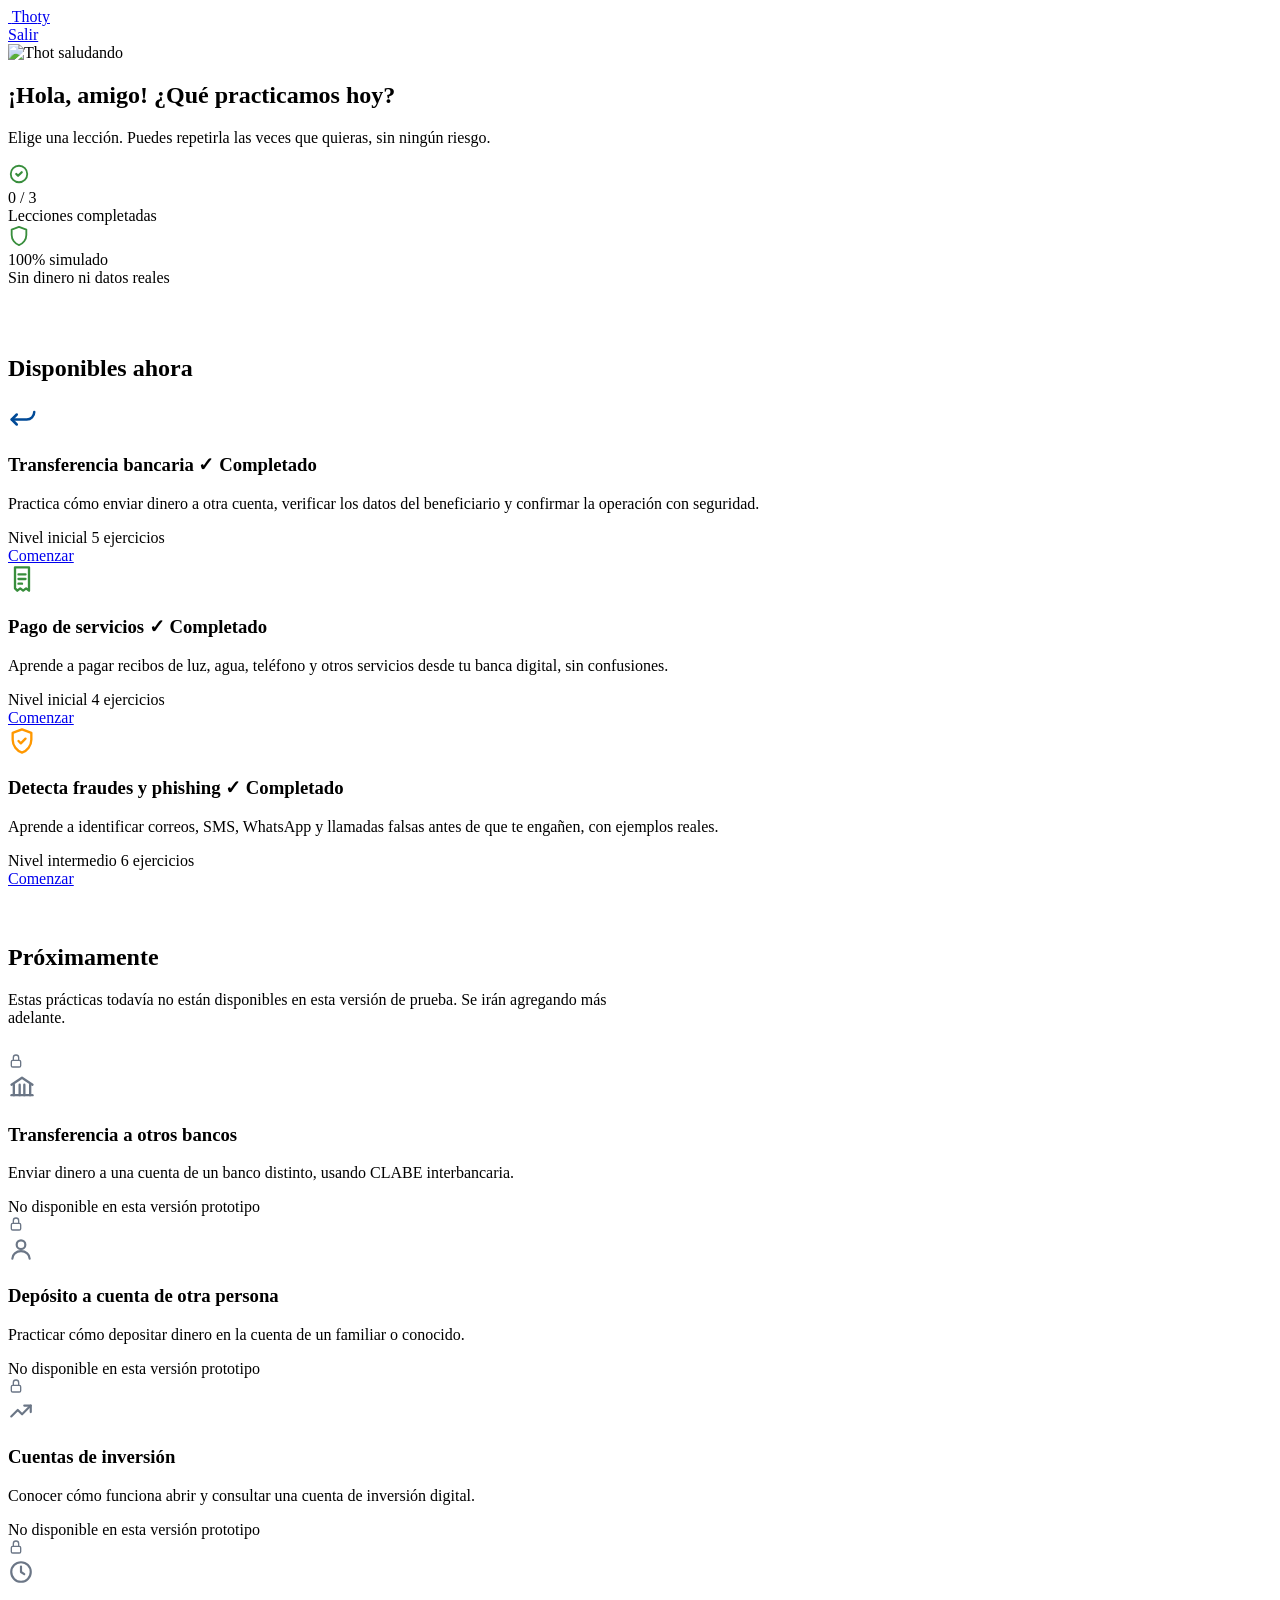
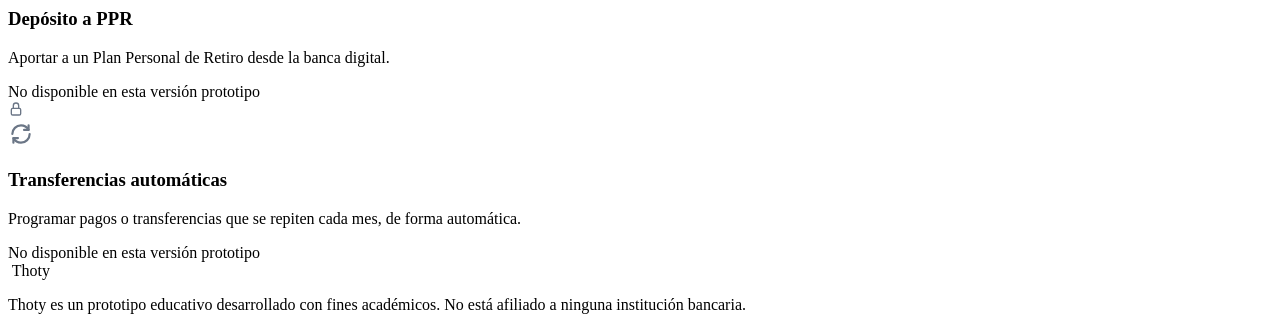
==== dashboard.html @ 2e7b8877 "Add files via upload" ====
<!DOCTYPE html>
<html lang="es-MX">
<head>
<meta charset="UTF-8">
<meta name="viewport" content="width=device-width, initial-scale=1.0">
<title>Thoty — Elige tu práctica</title>
<meta name="description" content="Elige la práctica de banca digital con la que quieres empezar hoy.">
<link rel="preconnect" href="https://fonts.googleapis.com">
<link href="https://fonts.googleapis.com/css2?family=Nunito:wght@400;600;700;800;900&display=swap" rel="stylesheet">
<link rel="stylesheet" href="assets/css/styles.css">
</head>
<body>

<!-- ============ HEADER ============ -->
<header class="header">
  <div class="header__inner">
    <a href="index.html" class="marca">
      <img src="assets/img/thot-feliz.png" alt="" class="marca__icono">
      <span class="marca__nombre">Tho<span>ty</span></span>
    </a>
    <div class="header__acciones">
      <a href="index.html" class="btn btn-secundario">Salir</a>
    </div>
  </div>
</header>

<!-- ============ SALUDO + RESUMEN ============ -->
<section class="saludo">
  <div class="contenedor">
    <div class="saludo__inner">
      <img src="assets/img/thot-saludando.png" alt="Thot saludando" class="saludo__figura">
      <div>
        <h1 class="saludo__titulo">¡Hola, <span id="saludoNombre">amigo</span>! ¿Qué practicamos hoy?</h1>
        <p class="saludo__texto">Elige una lección. Puedes repetirla las veces que quieras, sin ningún riesgo.</p>
      </div>
    </div>

    <div class="resumen">
      <div class="resumen__tarjeta">
        <span class="resumen__icono">
          <svg width="22" height="22" viewBox="0 0 24 24" fill="none"><path d="M9 12L11 14L15 10" stroke="#388e3c" stroke-width="2.4" stroke-linecap="round" stroke-linejoin="round"/><circle cx="12" cy="12" r="9" stroke="#388e3c" stroke-width="2"/></svg>
        </span>
        <div>
          <div class="resumen__valor" id="resumenCompletados">0 / 3</div>
          <div class="resumen__etiqueta">Lecciones completadas</div>
        </div>
      </div>

      <div class="resumen__tarjeta">
        <span class="resumen__icono">
          <svg width="22" height="22" viewBox="0 0 24 24" fill="none"><path d="M12 2L4 5V11C4 16 7.5 20.5 12 22C16.5 20.5 20 16 20 11V5L12 2Z" stroke="#388e3c" stroke-width="2" stroke-linejoin="round"/></svg>
        </span>
        <div>
          <div class="resumen__valor">100% simulado</div>
          <div class="resumen__etiqueta">Sin dinero ni datos reales</div>
        </div>
      </div>
    </div>
  </div>
</section>

<!-- ============ MODULOS DISPONIBLES ============ -->
<section class="seccion" style="padding-top:48px;">
  <div class="contenedor">
    <h2 class="seccion__subtitulo-mini">Disponibles ahora</h2>

    <div class="grid-modulos" style="margin-bottom:56px;">

      <article class="tarjeta-modulo tarjeta-modulo--transferencias tarjeta-modulo--activa" id="tarjetaTransferencia">
        <div class="tarjeta-modulo__icono"><svg width="30" height="30" viewBox="0 0 24 24" fill="none"><path d="M7 10L3 14L7 18" stroke="#004a97" stroke-width="2" stroke-linecap="round" stroke-linejoin="round"/><path d="M3 14H15A6 6 0 0 0 21 8" stroke="#004a97" stroke-width="2" stroke-linecap="round" stroke-linejoin="round"/></svg></div>
        <h3>Transferencia bancaria <span class="badge-completado oculto" id="badgeTransferencia">✓ Completado</span></h3>
        <p>Practica cómo enviar dinero a otra cuenta, verificar los datos del beneficiario y confirmar la operación con seguridad.</p>
        <div class="tarjeta-modulo__meta">
          <span class="tarjeta-modulo__nivel">Nivel inicial</span>
          <span class="tarjeta-modulo__ejercicios">5 ejercicios</span>
        </div>
        <a href="modulos/transferencia.html" class="btn btn-primario btn-bloque tarjeta-modulo__cta">Comenzar</a>
      </article>

      <article class="tarjeta-modulo tarjeta-modulo--pagos tarjeta-modulo--activa" id="tarjetaPago">
        <div class="tarjeta-modulo__icono"><svg width="28" height="28" viewBox="0 0 24 24" fill="none"><path d="M6 2H18V22L15.5 20L13 22L10.5 20L8 22L6 20V2Z" stroke="#388e3c" stroke-width="2" stroke-linejoin="round"/><path d="M9 8H15M9 12H15M9 16H12" stroke="#388e3c" stroke-width="2" stroke-linecap="round"/></svg></div>
        <h3>Pago de servicios <span class="badge-completado oculto" id="badgePago">✓ Completado</span></h3>
        <p>Aprende a pagar recibos de luz, agua, teléfono y otros servicios desde tu banca digital, sin confusiones.</p>
        <div class="tarjeta-modulo__meta">
          <span class="tarjeta-modulo__nivel">Nivel inicial</span>
          <span class="tarjeta-modulo__ejercicios">4 ejercicios</span>
        </div>
        <a href="modulos/pago-servicios.html" class="btn btn-primario btn-bloque tarjeta-modulo__cta">Comenzar</a>
      </article>

      <article class="tarjeta-modulo tarjeta-modulo--fraude tarjeta-modulo--activa" id="tarjetaPhishing">
        <div class="tarjeta-modulo__icono"><svg width="28" height="28" viewBox="0 0 24 24" fill="none"><path d="M12 2L4 5V11C4 16 7.5 20.5 12 22C16.5 20.5 20 16 20 11V5L12 2Z" stroke="#ff9800" stroke-width="2" stroke-linejoin="round"/><path d="M9 12L11 14L15 10" stroke="#ff9800" stroke-width="2" stroke-linecap="round" stroke-linejoin="round"/></svg></div>
        <h3>Detecta fraudes y phishing <span class="badge-completado oculto" id="badgePhishing">✓ Completado</span></h3>
        <p>Aprende a identificar correos, SMS, WhatsApp y llamadas falsas antes de que te engañen, con ejemplos reales.</p>
        <div class="tarjeta-modulo__meta">
          <span class="tarjeta-modulo__nivel">Nivel intermedio</span>
          <span class="tarjeta-modulo__ejercicios">6 ejercicios</span>
        </div>
        <a href="modulos/phishing.html" class="btn btn-primario btn-bloque tarjeta-modulo__cta">Comenzar</a>
      </article>

    </div>

    <h2 class="seccion__subtitulo-mini">Próximamente</h2>
    <p class="seccion__texto" style="margin-bottom:26px; max-width:640px;">
      Estas prácticas todavía no están disponibles en esta versión de prueba. Se irán agregando más adelante.
    </p>

    <div class="grid-modulos">

      <article class="tarjeta-modulo tarjeta-modulo--bloqueada" aria-disabled="true">
        <div class="candado-flotante">
          <svg width="16" height="16" viewBox="0 0 24 24" fill="none"><rect x="5" y="11" width="14" height="10" rx="2" stroke="#6b7686" stroke-width="2"/><path d="M8 11V7a4 4 0 0 1 8 0v4" stroke="#6b7686" stroke-width="2" stroke-linecap="round"/></svg>
        </div>
        <div class="tarjeta-modulo__icono"><svg width="28" height="28" viewBox="0 0 24 24" fill="none"><path d="M3 10L12 4L21 10" stroke="#6b7686" stroke-width="2" stroke-linecap="round" stroke-linejoin="round"/><path d="M5 10V19M10 10V19M14 10V19M19 10V19" stroke="#6b7686" stroke-width="2" stroke-linecap="round"/><path d="M3 19H21" stroke="#6b7686" stroke-width="2" stroke-linecap="round"/></svg></div>
        <h3>Transferencia a otros bancos</h3>
        <p>Enviar dinero a una cuenta de un banco distinto, usando CLABE interbancaria.</p>
        <span class="etiqueta-bloqueado">No disponible en esta versión prototipo</span>
      </article>

      <article class="tarjeta-modulo tarjeta-modulo--bloqueada" aria-disabled="true">
        <div class="candado-flotante">
          <svg width="16" height="16" viewBox="0 0 24 24" fill="none"><rect x="5" y="11" width="14" height="10" rx="2" stroke="#6b7686" stroke-width="2"/><path d="M8 11V7a4 4 0 0 1 8 0v4" stroke="#6b7686" stroke-width="2" stroke-linecap="round"/></svg>
        </div>
        <div class="tarjeta-modulo__icono"><svg width="26" height="26" viewBox="0 0 24 24" fill="none"><circle cx="12" cy="8" r="4" stroke="#6b7686" stroke-width="2"/><path d="M4 21C4 17 7.5 14 12 14C16.5 14 20 17 20 21" stroke="#6b7686" stroke-width="2" stroke-linecap="round"/></svg></div>
        <h3>Depósito a cuenta de otra persona</h3>
        <p>Practicar cómo depositar dinero en la cuenta de un familiar o conocido.</p>
        <span class="etiqueta-bloqueado">No disponible en esta versión prototipo</span>
      </article>

      <article class="tarjeta-modulo tarjeta-modulo--bloqueada" aria-disabled="true">
        <div class="candado-flotante">
          <svg width="16" height="16" viewBox="0 0 24 24" fill="none"><rect x="5" y="11" width="14" height="10" rx="2" stroke="#6b7686" stroke-width="2"/><path d="M8 11V7a4 4 0 0 1 8 0v4" stroke="#6b7686" stroke-width="2" stroke-linecap="round"/></svg>
        </div>
        <div class="tarjeta-modulo__icono"><svg width="26" height="26" viewBox="0 0 24 24" fill="none"><path d="M3 17L9 11L13 15L21 7" stroke="#6b7686" stroke-width="2" stroke-linecap="round" stroke-linejoin="round"/><path d="M15 7H21V13" stroke="#6b7686" stroke-width="2" stroke-linecap="round" stroke-linejoin="round"/></svg></div>
        <h3>Cuentas de inversión</h3>
        <p>Conocer cómo funciona abrir y consultar una cuenta de inversión digital.</p>
        <span class="etiqueta-bloqueado">No disponible en esta versión prototipo</span>
      </article>

      <article class="tarjeta-modulo tarjeta-modulo--bloqueada" aria-disabled="true">
        <div class="candado-flotante">
          <svg width="16" height="16" viewBox="0 0 24 24" fill="none"><rect x="5" y="11" width="14" height="10" rx="2" stroke="#6b7686" stroke-width="2"/><path d="M8 11V7a4 4 0 0 1 8 0v4" stroke="#6b7686" stroke-width="2" stroke-linecap="round"/></svg>
        </div>
        <div class="tarjeta-modulo__icono"><svg width="26" height="26" viewBox="0 0 24 24" fill="none"><circle cx="12" cy="12" r="9" stroke="#6b7686" stroke-width="2"/><path d="M12 7V12L15 14" stroke="#6b7686" stroke-width="2" stroke-linecap="round" stroke-linejoin="round"/></svg></div>
        <h3>Depósito a PPR</h3>
        <p>Aportar a un Plan Personal de Retiro desde la banca digital.</p>
        <span class="etiqueta-bloqueado">No disponible en esta versión prototipo</span>
      </article>

      <article class="tarjeta-modulo tarjeta-modulo--bloqueada" aria-disabled="true">
        <div class="candado-flotante">
          <svg width="16" height="16" viewBox="0 0 24 24" fill="none"><rect x="5" y="11" width="14" height="10" rx="2" stroke="#6b7686" stroke-width="2"/><path d="M8 11V7a4 4 0 0 1 8 0v4" stroke="#6b7686" stroke-width="2" stroke-linecap="round"/></svg>
        </div>
        <div class="tarjeta-modulo__icono"><svg width="26" height="26" viewBox="0 0 24 24" fill="none"><path d="M4 12C4 7.6 7.6 4 12 4C15 4 17.6 5.7 19 8.2M20 12C20 16.4 16.4 20 12 20C9 20 6.4 18.3 5 15.8" stroke="#6b7686" stroke-width="2" stroke-linecap="round"/><path d="M19 4V8.2H14.8M5 20V15.8H9.2" stroke="#6b7686" stroke-width="2" stroke-linecap="round" stroke-linejoin="round"/></svg></div>
        <h3>Transferencias automáticas</h3>
        <p>Programar pagos o transferencias que se repiten cada mes, de forma automática.</p>
        <span class="etiqueta-bloqueado">No disponible en esta versión prototipo</span>
      </article>

    </div>
  </div>
</section>

<!-- ============ FOOTER ============ -->
<footer class="footer">
  <div class="contenedor">
    <div class="footer__inner" style="border-bottom:none; padding-bottom:0;">
      <div class="marca">
        <img src="assets/img/thot-feliz.png" alt="" class="marca__icono">
        <span class="marca__nombre">Thoty</span>
      </div>
    </div>
    <p class="footer__legal">Thoty es un prototipo educativo desarrollado con fines académicos. No está afiliado a ninguna institución bancaria.</p>
  </div>
</footer>

<script>
  const nombre = sessionStorage.getItem("thoty_nombre");
  if (nombre) document.getElementById("saludoNombre").textContent = nombre;

  const transferenciaOk = sessionStorage.getItem("thoty_completado_transferencia") === "true";
  const pagoOk = sessionStorage.getItem("thoty_completado_pago") === "true";
  const phishingOk = sessionStorage.getItem("thoty_completado_phishing") === "true";

  if (transferenciaOk) {
    document.getElementById("badgeTransferencia").classList.remove("oculto");
    document.getElementById("tarjetaTransferencia").querySelector(".tarjeta-modulo__cta").textContent = "Practicar de nuevo";
  }
  if (pagoOk) {
    document.getElementById("badgePago").classList.remove("oculto");
    document.getElementById("tarjetaPago").querySelector(".tarjeta-modulo__cta").textContent = "Practicar de nuevo";
  }
  if (phishingOk) {
    document.getElementById("badgePhishing").classList.remove("oculto");
    document.getElementById("tarjetaPhishing").querySelector(".tarjeta-modulo__cta").textContent = "Practicar de nuevo";
  }

  const total = [transferenciaOk, pagoOk, phishingOk].filter(Boolean).length;
  document.getElementById("resumenCompletados").textContent = `${total} / 3`;
</script>
</body>
</html>
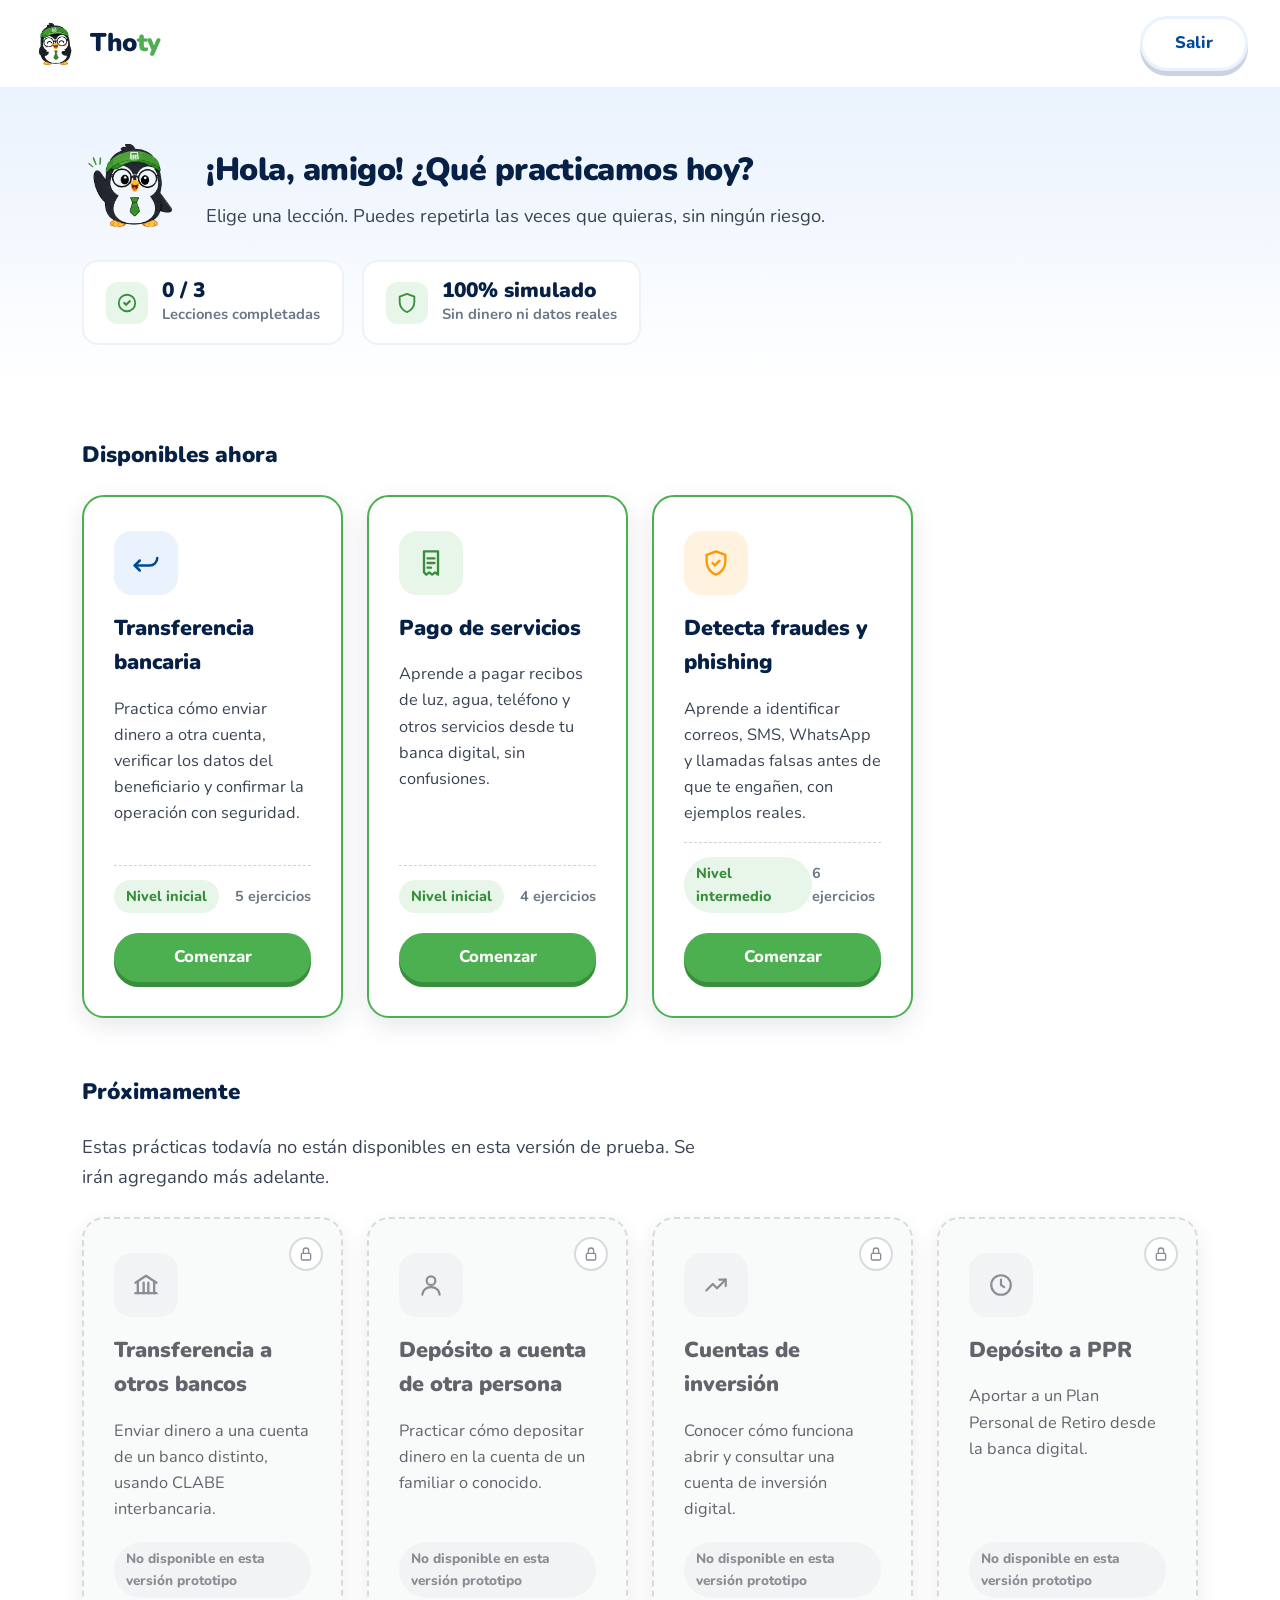
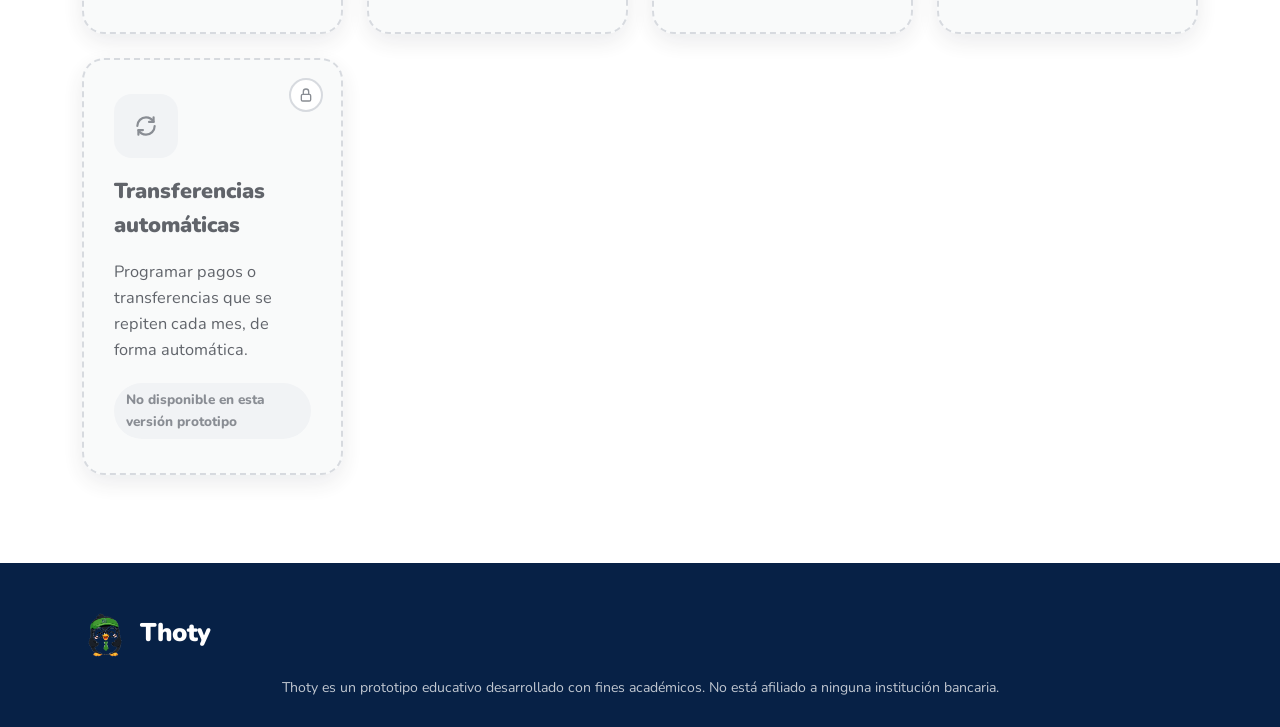
==== commit 05649002: "Agrega encuesta post-modulo con estrellas y backend para guardar respuestas en CSV" ====
--- a/dashboard.html
+++ b/dashboard.html
@@ -8,6 +8,7 @@
 <link rel="preconnect" href="https://fonts.googleapis.com">
 <link href="https://fonts.googleapis.com/css2?family=Nunito:wght@400;600;700;800;900&display=swap" rel="stylesheet">
 <link rel="stylesheet" href="assets/css/styles.css">
+<link rel="stylesheet" href="assets/css/banca.css">
 </head>
 <body>
 
@@ -159,6 +160,10 @@
       </article>
 
     </div>
+
+    <div class="oculto" id="bloqueDescargaEncuestas" style="text-align:center; margin-top:36px;">
+      <button type="button" class="btn-enlace" id="btnDescargarEncuestasDashboard">⬇ Descargar mis respuestas de la encuesta (<span id="contadorEncuestas">0</span>)</button>
+    </div>
   </div>
 </section>
 
@@ -175,6 +180,7 @@
   </div>
 </footer>
 
+<script src="assets/js/encuesta.js"></script>
 <script>
   const nombre = sessionStorage.getItem("thoty_nombre");
   if (nombre) document.getElementById("saludoNombre").textContent = nombre;
@@ -198,6 +204,13 @@
 
   const total = [transferenciaOk, pagoOk, phishingOk].filter(Boolean).length;
   document.getElementById("resumenCompletados").textContent = `${total} / 3`;
+
+  const totalEncuestas = contarEncuestas();
+  if (totalEncuestas > 0) {
+    document.getElementById("contadorEncuestas").textContent = totalEncuestas;
+    document.getElementById("bloqueDescargaEncuestas").classList.remove("oculto");
+  }
+  document.getElementById("btnDescargarEncuestasDashboard").addEventListener("click", descargarEncuestas);
 </script>
 </body>
 </html>
--- a/assets/css/styles.css
+++ b/assets/css/styles.css
@@ -0,0 +1,1082 @@
+/* =========================================================
+   THOTY — Simulador de banca digital para personas adultas mayores
+   Landing page styles
+   Paleta: Azul BBVA + Verde Thot (estilo Duolingo)
+   ========================================================= */
+
+:root {
+  /* Azules BBVA */
+  --azul-marino: #072146;
+  --azul-bbva: #004a97;
+  --azul-brillante: #1973e8;
+  --azul-claro: #eaf2fd;
+
+  /* Verde Thot (de la mascota) */
+  --verde-thot: #4caf50;
+  --verde-thot-oscuro: #388e3c;
+  --verde-thot-claro: #e8f5e9;
+
+  /* Acentos */
+  --amarillo-alerta: #ffc107;
+  --rojo-alerta: #e53935;
+  --naranja-cta: #ff9800;
+
+  /* Neutros */
+  --blanco: #ffffff;
+  --gris-50: #f7f9fc;
+  --gris-100: #eef1f6;
+  --gris-300: #cbd3e0;
+  --gris-500: #6b7686;
+  --gris-700: #3a4354;
+  --texto: #1c2333;
+
+  /* Tipografía y espaciado — pensado para adultos mayores */
+  --fuente: "Nunito", "Segoe UI", Roboto, Arial, sans-serif;
+  --fs-base: 19px;
+  --radio: 18px;
+  --sombra: 0 8px 24px rgba(7, 33, 70, 0.10);
+  --sombra-fuerte: 0 14px 34px rgba(7, 33, 70, 0.18);
+}
+
+* {
+  box-sizing: border-box;
+  margin: 0;
+  padding: 0;
+}
+
+.oculto {
+  display: none !important;
+}
+
+.badge-completado {
+  display: inline-flex;
+  align-items: center;
+  gap: 4px;
+  background: var(--verde-thot-claro);
+  color: var(--verde-thot-oscuro);
+  font-size: 0.8rem;
+  font-weight: 800;
+  padding: 3px 10px;
+  border-radius: 100px;
+  vertical-align: middle;
+  margin-left: 6px;
+}
+
+html {
+  scroll-behavior: smooth;
+}
+
+body {
+  font-family: var(--fuente);
+  font-size: var(--fs-base);
+  line-height: 1.6;
+  color: var(--texto);
+  background: var(--blanco);
+  -webkit-font-smoothing: antialiased;
+}
+
+img {
+  max-width: 100%;
+  display: block;
+}
+
+a {
+  text-decoration: none;
+  color: inherit;
+}
+
+ul {
+  list-style: none;
+}
+
+.contenedor {
+  width: 100%;
+  max-width: 1180px;
+  margin: 0 auto;
+  padding: 0 32px;
+}
+
+.visually-hidden {
+  position: absolute;
+  width: 1px;
+  height: 1px;
+  overflow: hidden;
+  clip: rect(0 0 0 0);
+  white-space: nowrap;
+}
+
+/* =========================================================
+   BOTONES
+   ========================================================= */
+
+.btn {
+  display: inline-flex;
+  align-items: center;
+  justify-content: center;
+  gap: 10px;
+  font-family: var(--fuente);
+  font-weight: 800;
+  font-size: 1.05rem;
+  padding: 16px 32px;
+  border-radius: 100px;
+  border: none;
+  cursor: pointer;
+  transition: transform 0.15s ease, box-shadow 0.15s ease, background 0.15s ease;
+  line-height: 1;
+}
+
+.btn:active {
+  transform: translateY(1px);
+}
+
+.btn-primario {
+  background: var(--verde-thot);
+  color: var(--blanco);
+  box-shadow: 0 5px 0 var(--verde-thot-oscuro);
+}
+
+.btn-primario:hover {
+  background: #57bb5b;
+  transform: translateY(-2px);
+  box-shadow: 0 7px 0 var(--verde-thot-oscuro);
+}
+
+.btn-primario:active {
+  box-shadow: 0 2px 0 var(--verde-thot-oscuro);
+  transform: translateY(3px);
+}
+
+.btn-secundario {
+  background: var(--blanco);
+  color: var(--azul-bbva);
+  border: 3px solid var(--azul-claro);
+  box-shadow: 0 5px 0 var(--gris-300);
+}
+
+.btn-secundario:hover {
+  background: var(--azul-claro);
+}
+
+.btn-grande {
+  padding: 20px 44px;
+  font-size: 1.2rem;
+}
+
+.btn-bloque {
+  width: 100%;
+}
+
+/* =========================================================
+   HEADER
+   ========================================================= */
+
+.header {
+  position: sticky;
+  top: 0;
+  z-index: 100;
+  background: rgba(255, 255, 255, 0.96);
+  backdrop-filter: blur(6px);
+  border-bottom: 1px solid var(--gris-100);
+}
+
+.header__inner {
+  display: flex;
+  align-items: center;
+  justify-content: space-between;
+  padding: 16px 32px;
+}
+
+.marca {
+  display: flex;
+  align-items: center;
+  gap: 12px;
+}
+
+.marca__icono {
+  width: 46px;
+  height: 46px;
+  object-fit: contain;
+}
+
+.marca__nombre {
+  font-size: 1.6rem;
+  font-weight: 900;
+  color: var(--azul-marino);
+  letter-spacing: -0.5px;
+}
+
+.marca__nombre span {
+  color: var(--verde-thot);
+}
+
+.nav {
+  display: flex;
+  align-items: center;
+  gap: 36px;
+}
+
+.nav__enlace {
+  font-weight: 700;
+  color: var(--gris-700);
+  font-size: 1rem;
+  transition: color 0.15s ease;
+}
+
+.nav__enlace:hover {
+  color: var(--azul-bbva);
+}
+
+.header__acciones {
+  display: flex;
+  align-items: center;
+  gap: 14px;
+}
+
+/* =========================================================
+   HERO
+   ========================================================= */
+
+.hero {
+  position: relative;
+  background: linear-gradient(180deg, var(--azul-claro) 0%, var(--blanco) 100%);
+  overflow: hidden;
+  padding: 76px 0 40px;
+}
+
+.hero__inner {
+  display: grid;
+  grid-template-columns: 1.05fr 0.95fr;
+  align-items: center;
+  gap: 40px;
+}
+
+.badge-confianza {
+  display: inline-flex;
+  align-items: center;
+  gap: 8px;
+  background: var(--verde-thot-claro);
+  color: var(--verde-thot-oscuro);
+  font-weight: 800;
+  font-size: 0.95rem;
+  padding: 8px 18px;
+  border-radius: 100px;
+  margin-bottom: 22px;
+}
+
+.hero h1 {
+  font-size: 3.1rem;
+  line-height: 1.12;
+  font-weight: 900;
+  color: var(--azul-marino);
+  letter-spacing: -1px;
+  margin-bottom: 22px;
+}
+
+.hero h1 .resalte {
+  color: var(--verde-thot);
+}
+
+.hero__texto {
+  font-size: 1.25rem;
+  color: var(--gris-700);
+  max-width: 560px;
+  margin-bottom: 34px;
+}
+
+.hero__acciones {
+  display: flex;
+  align-items: center;
+  gap: 20px;
+  flex-wrap: wrap;
+  margin-bottom: 28px;
+}
+
+.hero__nota {
+  display: flex;
+  align-items: center;
+  gap: 10px;
+  font-size: 1rem;
+  color: var(--gris-500);
+  font-weight: 700;
+}
+
+.hero__nota svg {
+  flex-shrink: 0;
+}
+
+.hero__figura {
+  position: relative;
+  display: flex;
+  justify-content: center;
+  align-items: center;
+}
+
+.hero__burbuja-figura {
+  position: relative;
+  width: 100%;
+  max-width: 460px;
+  aspect-ratio: 1 / 1;
+  background: radial-gradient(circle at 30% 25%, #ffffff 0%, var(--azul-claro) 65%, #dbeafe 100%);
+  border-radius: 50%;
+  display: flex;
+  align-items: center;
+  justify-content: center;
+  box-shadow: var(--sombra-fuerte);
+}
+
+.hero__figura img {
+  width: 74%;
+  filter: drop-shadow(0 20px 24px rgba(7, 33, 70, 0.18));
+  animation: flotar 4s ease-in-out infinite;
+}
+
+@keyframes flotar {
+  0%, 100% { transform: translateY(0); }
+  50% { transform: translateY(-14px); }
+}
+
+.chip-flotante {
+  position: absolute;
+  background: var(--blanco);
+  border-radius: 16px;
+  box-shadow: var(--sombra);
+  padding: 12px 16px;
+  display: flex;
+  align-items: center;
+  gap: 10px;
+  font-weight: 800;
+  font-size: 0.95rem;
+  color: var(--azul-marino);
+}
+
+.chip-flotante--1 {
+  top: 8%;
+  left: -4%;
+  animation: flotar 5s ease-in-out infinite;
+}
+
+.chip-flotante--2 {
+  bottom: 10%;
+  right: -6%;
+  animation: flotar 4.5s ease-in-out infinite reverse;
+}
+
+.chip-flotante .punto {
+  width: 10px;
+  height: 10px;
+  border-radius: 50%;
+  background: var(--verde-thot);
+}
+
+.chip-flotante--2 .punto {
+  background: var(--amarillo-alerta);
+}
+
+/* =========================================================
+   TITULOS DE SECCION
+   ========================================================= */
+
+.seccion {
+  padding: 88px 0;
+}
+
+.seccion--gris {
+  background: var(--gris-50);
+}
+
+.seccion__cabecera {
+  text-align: center;
+  max-width: 680px;
+  margin: 0 auto 56px;
+}
+
+.seccion__etiqueta {
+  display: inline-block;
+  color: var(--verde-thot-oscuro);
+  background: var(--verde-thot-claro);
+  font-weight: 800;
+  font-size: 0.9rem;
+  padding: 6px 16px;
+  border-radius: 100px;
+  margin-bottom: 16px;
+}
+
+.seccion__titulo {
+  font-size: 2.3rem;
+  font-weight: 900;
+  color: var(--azul-marino);
+  letter-spacing: -0.5px;
+  margin-bottom: 16px;
+}
+
+.seccion__texto {
+  font-size: 1.15rem;
+  color: var(--gris-700);
+}
+
+/* =========================================================
+   COMO FUNCIONA
+   ========================================================= */
+
+.pasos {
+  display: grid;
+  grid-template-columns: repeat(4, 1fr);
+  gap: 26px;
+}
+
+.paso {
+  background: var(--blanco);
+  border: 2px solid var(--gris-100);
+  border-radius: var(--radio);
+  padding: 32px 24px;
+  text-align: center;
+  position: relative;
+  transition: transform 0.2s ease, box-shadow 0.2s ease, border-color 0.2s ease;
+}
+
+.paso:hover {
+  transform: translateY(-6px);
+  box-shadow: var(--sombra);
+  border-color: var(--verde-thot);
+}
+
+.paso__numero {
+  position: absolute;
+  top: -16px;
+  left: 24px;
+  width: 34px;
+  height: 34px;
+  border-radius: 50%;
+  background: var(--azul-marino);
+  color: var(--blanco);
+  font-weight: 900;
+  font-size: 1rem;
+  display: flex;
+  align-items: center;
+  justify-content: center;
+}
+
+.paso__figura {
+  width: 108px;
+  height: 108px;
+  margin: 10px auto 18px;
+  background: var(--azul-claro);
+  border-radius: 50%;
+  display: flex;
+  align-items: center;
+  justify-content: center;
+  overflow: hidden;
+}
+
+.paso__figura img {
+  width: 62%;
+  height: 62%;
+  object-fit: contain;
+}
+
+.paso h3 {
+  font-size: 1.2rem;
+  color: var(--azul-marino);
+  font-weight: 900;
+  margin-bottom: 10px;
+}
+
+.paso p {
+  font-size: 1rem;
+  color: var(--gris-700);
+}
+
+/* =========================================================
+   MODULOS
+   ========================================================= */
+
+.modulos {
+  display: grid;
+  grid-template-columns: repeat(3, 1fr);
+  gap: 28px;
+}
+
+.tarjeta-modulo {
+  background: var(--blanco);
+  border-radius: 22px;
+  padding: 34px 30px;
+  box-shadow: var(--sombra);
+  border: 2px solid var(--gris-100);
+  display: flex;
+  flex-direction: column;
+  gap: 16px;
+  transition: transform 0.2s ease, box-shadow 0.2s ease;
+}
+
+.tarjeta-modulo:hover {
+  transform: translateY(-8px);
+  box-shadow: var(--sombra-fuerte);
+}
+
+.tarjeta-modulo__icono {
+  width: 64px;
+  height: 64px;
+  border-radius: 18px;
+  display: flex;
+  align-items: center;
+  justify-content: center;
+  font-size: 1.8rem;
+}
+
+.tarjeta-modulo--transferencias .tarjeta-modulo__icono {
+  background: var(--azul-claro);
+}
+
+.tarjeta-modulo--pagos .tarjeta-modulo__icono {
+  background: var(--verde-thot-claro);
+}
+
+.tarjeta-modulo--fraude .tarjeta-modulo__icono {
+  background: #fff3e0;
+}
+
+.tarjeta-modulo h3 {
+  font-size: 1.35rem;
+  font-weight: 900;
+  color: var(--azul-marino);
+}
+
+.tarjeta-modulo p {
+  color: var(--gris-700);
+  font-size: 1.02rem;
+  flex-grow: 1;
+}
+
+.tarjeta-modulo__meta {
+  display: flex;
+  align-items: center;
+  justify-content: space-between;
+  padding-top: 14px;
+  border-top: 1px dashed var(--gris-300);
+}
+
+.tarjeta-modulo__nivel {
+  font-size: 0.9rem;
+  font-weight: 800;
+  color: var(--verde-thot-oscuro);
+  background: var(--verde-thot-claro);
+  padding: 5px 12px;
+  border-radius: 100px;
+}
+
+.tarjeta-modulo__ejercicios {
+  font-size: 0.9rem;
+  font-weight: 700;
+  color: var(--gris-500);
+}
+
+/* =========================================================
+   SEGURIDAD / CONFIANZA
+   ========================================================= */
+
+.seguridad {
+  background: linear-gradient(135deg, var(--azul-marino) 0%, var(--azul-bbva) 100%);
+  border-radius: 32px;
+  padding: 64px 56px;
+  color: var(--blanco);
+  display: grid;
+  grid-template-columns: 1fr 1fr;
+  gap: 48px;
+  align-items: center;
+}
+
+.seguridad__titulo {
+  font-size: 2.1rem;
+  font-weight: 900;
+  margin-bottom: 18px;
+  letter-spacing: -0.5px;
+}
+
+.seguridad__texto {
+  font-size: 1.12rem;
+  opacity: 0.92;
+  margin-bottom: 8px;
+}
+
+.lista-seguridad {
+  display: flex;
+  flex-direction: column;
+  gap: 20px;
+}
+
+.lista-seguridad li {
+  display: flex;
+  align-items: flex-start;
+  gap: 16px;
+  background: rgba(255, 255, 255, 0.08);
+  border: 1px solid rgba(255, 255, 255, 0.18);
+  border-radius: 16px;
+  padding: 18px 20px;
+}
+
+.lista-seguridad .icono-check {
+  flex-shrink: 0;
+  width: 30px;
+  height: 30px;
+  border-radius: 50%;
+  background: var(--verde-thot);
+  display: flex;
+  align-items: center;
+  justify-content: center;
+}
+
+.lista-seguridad strong {
+  display: block;
+  margin-bottom: 4px;
+  font-size: 1.05rem;
+}
+
+.lista-seguridad span.detalle {
+  font-size: 0.95rem;
+  opacity: 0.85;
+}
+
+/* =========================================================
+   CTA FINAL
+   ========================================================= */
+
+.cta-final {
+  text-align: center;
+  padding: 90px 0 100px;
+}
+
+.cta-final__figura {
+  width: 130px;
+  margin: 0 auto 18px;
+}
+
+.cta-final h2 {
+  font-size: 2.4rem;
+  font-weight: 900;
+  color: var(--azul-marino);
+  margin-bottom: 16px;
+  letter-spacing: -0.5px;
+}
+
+.cta-final p {
+  font-size: 1.2rem;
+  color: var(--gris-700);
+  max-width: 560px;
+  margin: 0 auto 34px;
+}
+
+/* =========================================================
+   FOOTER
+   ========================================================= */
+
+.footer {
+  background: var(--azul-marino);
+  color: rgba(255, 255, 255, 0.75);
+  padding: 48px 0 28px;
+}
+
+.footer__inner {
+  display: flex;
+  justify-content: space-between;
+  align-items: center;
+  flex-wrap: wrap;
+  gap: 20px;
+  padding-bottom: 28px;
+  border-bottom: 1px solid rgba(255, 255, 255, 0.14);
+  margin-bottom: 20px;
+}
+
+.footer .marca__nombre {
+  color: var(--blanco);
+}
+
+.footer__enlaces {
+  display: flex;
+  gap: 30px;
+  flex-wrap: wrap;
+}
+
+.footer__enlaces a {
+  font-weight: 700;
+  font-size: 0.95rem;
+}
+
+.footer__enlaces a:hover {
+  color: var(--blanco);
+}
+
+.footer__legal {
+  font-size: 0.88rem;
+  text-align: center;
+}
+
+/* =========================================================
+   MODAL — Formulario de inicio
+   ========================================================= */
+
+.modal-overlay {
+  position: fixed;
+  inset: 0;
+  background: rgba(7, 33, 70, 0.55);
+  display: none;
+  align-items: center;
+  justify-content: center;
+  z-index: 1000;
+  padding: 20px;
+}
+
+.modal-overlay.activo {
+  display: flex;
+}
+
+.modal {
+  background: var(--blanco);
+  border-radius: 26px;
+  max-width: 480px;
+  width: 100%;
+  padding: 44px 40px;
+  position: relative;
+  box-shadow: var(--sombra-fuerte);
+  animation: aparecer 0.25s ease;
+  max-height: 90vh;
+  overflow-y: auto;
+}
+
+@keyframes aparecer {
+  from { opacity: 0; transform: translateY(18px) scale(0.97); }
+  to { opacity: 1; transform: translateY(0) scale(1); }
+}
+
+.modal__cerrar {
+  position: absolute;
+  top: 20px;
+  right: 20px;
+  width: 40px;
+  height: 40px;
+  border-radius: 50%;
+  border: none;
+  background: var(--gris-100);
+  color: var(--gris-700);
+  font-size: 1.3rem;
+  font-weight: 800;
+  cursor: pointer;
+  display: flex;
+  align-items: center;
+  justify-content: center;
+  transition: background 0.15s ease;
+}
+
+.modal__cerrar:hover {
+  background: var(--gris-300);
+}
+
+.modal__figura {
+  width: 88px;
+  margin: 0 auto 14px;
+}
+
+.modal h2 {
+  text-align: center;
+  font-size: 1.6rem;
+  font-weight: 900;
+  color: var(--azul-marino);
+  margin-bottom: 8px;
+}
+
+.modal__subtitulo {
+  text-align: center;
+  color: var(--gris-500);
+  font-size: 1.02rem;
+  margin-bottom: 30px;
+}
+
+.campo {
+  margin-bottom: 22px;
+}
+
+.campo label {
+  display: block;
+  font-weight: 800;
+  color: var(--azul-marino);
+  font-size: 1.02rem;
+  margin-bottom: 8px;
+}
+
+.campo input {
+  width: 100%;
+  font-family: var(--fuente);
+  font-size: 1.1rem;
+  padding: 14px 18px;
+  border: 2.5px solid var(--gris-300);
+  border-radius: 14px;
+  outline: none;
+  transition: border-color 0.15s ease;
+}
+
+.campo input:focus {
+  border-color: var(--verde-thot);
+}
+
+.campo--radios {
+  display: grid;
+  grid-template-columns: 1fr 1fr;
+  gap: 10px;
+}
+
+@media (max-width: 520px) {
+  .campo--radios {
+    grid-template-columns: 1fr;
+  }
+}
+
+.radio-opcion {
+  display: flex;
+  align-items: center;
+  gap: 12px;
+  border: 2.5px solid var(--gris-300);
+  border-radius: 14px;
+  padding: 14px 18px;
+  cursor: pointer;
+  transition: border-color 0.15s ease, background 0.15s ease;
+  font-weight: 700;
+}
+
+.radio-opcion:has(input:checked) {
+  border-color: var(--verde-thot);
+  background: var(--verde-thot-claro);
+}
+
+.radio-opcion input {
+  width: 20px;
+  height: 20px;
+  accent-color: var(--verde-thot);
+}
+
+.modal__error {
+  display: none;
+  background: #fdecea;
+  color: var(--rojo-alerta);
+  font-weight: 700;
+  font-size: 0.95rem;
+  padding: 12px 16px;
+  border-radius: 12px;
+  margin-bottom: 18px;
+}
+
+.modal__error.activo {
+  display: block;
+}
+
+/* =========================================================
+   DASHBOARD — Selección de lección
+   ========================================================= */
+
+.saludo {
+  background: linear-gradient(180deg, var(--azul-claro) 0%, var(--blanco) 100%);
+  padding: 56px 0 44px;
+}
+
+.saludo__inner {
+  display: flex;
+  align-items: center;
+  gap: 28px;
+}
+
+.saludo__figura {
+  width: 96px;
+  flex-shrink: 0;
+}
+
+.saludo__titulo {
+  font-size: 2rem;
+  font-weight: 900;
+  color: var(--azul-marino);
+  letter-spacing: -0.5px;
+  margin-bottom: 6px;
+}
+
+.saludo__texto {
+  font-size: 1.15rem;
+  color: var(--gris-700);
+}
+
+.resumen {
+  display: flex;
+  gap: 18px;
+  margin-top: 30px;
+  flex-wrap: wrap;
+}
+
+.resumen__tarjeta {
+  background: var(--blanco);
+  border: 2px solid var(--gris-100);
+  border-radius: 16px;
+  padding: 16px 22px;
+  display: flex;
+  align-items: center;
+  gap: 14px;
+  min-width: 200px;
+}
+
+.resumen__icono {
+  width: 42px;
+  height: 42px;
+  border-radius: 12px;
+  background: var(--verde-thot-claro);
+  display: flex;
+  align-items: center;
+  justify-content: center;
+  flex-shrink: 0;
+}
+
+.resumen__valor {
+  font-size: 1.3rem;
+  font-weight: 900;
+  color: var(--azul-marino);
+  line-height: 1.2;
+}
+
+.resumen__etiqueta {
+  font-size: 0.92rem;
+  color: var(--gris-500);
+  font-weight: 700;
+}
+
+.seccion__subtitulo-mini {
+  font-size: 1.4rem;
+  font-weight: 900;
+  color: var(--azul-marino);
+  margin: 0 0 22px;
+}
+
+.grid-modulos {
+  display: grid;
+  grid-template-columns: repeat(auto-fill, minmax(260px, 1fr));
+  gap: 24px;
+}
+
+.tarjeta-modulo--activa {
+  border-color: var(--verde-thot);
+  position: relative;
+}
+
+.tarjeta-modulo__cta {
+  margin-top: 4px;
+}
+
+/* --- Tarjetas bloqueadas --- */
+
+.tarjeta-modulo--bloqueada {
+  background: var(--gris-50);
+  border: 2px dashed var(--gris-300);
+  filter: grayscale(0.55);
+  opacity: 0.82;
+  cursor: not-allowed;
+  position: relative;
+}
+
+.tarjeta-modulo--bloqueada:hover {
+  transform: none;
+  box-shadow: none;
+}
+
+.tarjeta-modulo--bloqueada .tarjeta-modulo__icono {
+  background: var(--gris-100) !important;
+}
+
+.tarjeta-modulo--bloqueada h3 {
+  color: var(--gris-700);
+}
+
+.candado-flotante {
+  position: absolute;
+  top: 18px;
+  right: 18px;
+  width: 34px;
+  height: 34px;
+  border-radius: 50%;
+  background: var(--blanco);
+  border: 2px solid var(--gris-300);
+  display: flex;
+  align-items: center;
+  justify-content: center;
+}
+
+.etiqueta-bloqueado {
+  display: inline-flex;
+  align-items: center;
+  gap: 6px;
+  background: var(--gris-100);
+  color: var(--gris-500);
+  font-weight: 800;
+  font-size: 0.85rem;
+  padding: 6px 12px;
+  border-radius: 100px;
+  margin-top: 4px;
+}
+
+/* =========================================================
+   RESPONSIVE
+   ========================================================= */
+
+@media (max-width: 980px) {
+  .hero__inner {
+    grid-template-columns: 1fr;
+  }
+
+  .hero__figura {
+    order: -1;
+  }
+
+  .hero h1 {
+    font-size: 2.4rem;
+  }
+
+  .pasos {
+    grid-template-columns: repeat(2, 1fr);
+  }
+
+  .modulos {
+    grid-template-columns: 1fr;
+  }
+
+  .seguridad {
+    grid-template-columns: 1fr;
+    padding: 40px 28px;
+  }
+
+  .nav {
+    display: none;
+  }
+
+  .saludo__inner {
+    flex-direction: column;
+    text-align: center;
+  }
+}
+
+@media (max-width: 560px) {
+  .pasos {
+    grid-template-columns: 1fr;
+  }
+
+  .header__inner {
+    padding: 14px 20px;
+  }
+
+  .contenedor {
+    padding: 0 20px;
+  }
+
+  .hero {
+    padding: 48px 0 30px;
+  }
+
+  .hero h1 {
+    font-size: 2rem;
+  }
+
+  .seccion {
+    padding: 60px 0;
+  }
+}
--- a/assets/css/banca.css
+++ b/assets/css/banca.css
@@ -0,0 +1,1163 @@
+/* =========================================================
+   THOTY — banca.css
+   Interfaz de banca digital simulada, inspirada en el
+   look & feel real de BBVA (colores extraídos de sus
+   hojas de estilo públicas). Sin datos reales, sin
+   conexión a ningún backend.
+   ========================================================= */
+
+.oculto {
+  display: none !important;
+}
+
+:root {
+  --bbva-azul-oscuro: #003e76;
+  --bbva-azul: #094fa4;
+  --bbva-azul-medio: #2271b6;
+  --bbva-azul-claro: #549fd7;
+  --bbva-azul-fondo: #e6f5fe;
+  --bbva-azul-fondo2: #b9e4fb;
+  --bbva-gris-borde: #d8d8d8;
+  --bbva-gris-texto: #656565;
+  --bbva-error: #c0043c;
+  --bbva-error-fondo: #fdecef;
+  --bbva-exito: #2e8b3d;
+}
+
+/* ---------- Barra superior tipo BBVA ---------- */
+
+.banca-topbar {
+  background: var(--bbva-azul-oscuro);
+  color: #fff;
+  padding: 14px 28px;
+  display: flex;
+  align-items: center;
+  justify-content: space-between;
+}
+
+.banca-topbar__marca {
+  display: flex;
+  align-items: center;
+  gap: 12px;
+}
+
+.banca-topbar__marca img {
+  height: 26px;
+  width: auto;
+}
+
+.banca-topbar__perfil {
+  width: 34px;
+  height: 34px;
+  border-radius: 50%;
+  background: rgba(255, 255, 255, 0.15);
+  border: 2px solid rgba(255, 255, 255, 0.4);
+  display: flex;
+  align-items: center;
+  justify-content: center;
+}
+
+.banca-topbar__nombre {
+  font-weight: 900;
+  font-size: 1.15rem;
+  letter-spacing: -0.3px;
+}
+
+.banca-topbar__usuario {
+  display: flex;
+  align-items: center;
+  gap: 18px;
+  font-size: 0.95rem;
+}
+
+.banca-topbar__usuario strong {
+  font-weight: 800;
+}
+
+.banca-topbar__salir {
+  color: #cfe6fb;
+  font-weight: 700;
+  border-bottom: 1px solid transparent;
+}
+
+.banca-topbar__salir:hover {
+  border-bottom-color: #cfe6fb;
+}
+
+/* ---------- Pestañas de navegación ---------- */
+
+.banca-tabs {
+  background: var(--bbva-azul);
+  display: flex;
+  gap: 4px;
+  padding: 0 24px;
+  overflow-x: auto;
+}
+
+.banca-tabs__item {
+  color: #d6e9fb;
+  font-weight: 700;
+  font-size: 0.95rem;
+  padding: 14px 18px;
+  border-bottom: 3px solid transparent;
+  white-space: nowrap;
+}
+
+.banca-tabs__item.activa {
+  color: #fff;
+  border-bottom-color: #ffffff;
+  background: rgba(255, 255, 255, 0.08);
+}
+
+/* ---------- Navegación completa con submenús (realista) ---------- */
+
+.banca-nav {
+  background: var(--bbva-azul);
+  display: flex;
+  padding: 0 24px;
+  position: relative;
+  z-index: 40;
+}
+
+.banca-nav__item {
+  position: relative;
+}
+
+.banca-nav__boton {
+  display: flex;
+  align-items: center;
+  gap: 6px;
+  color: #d6e9fb;
+  font-weight: 700;
+  font-size: 0.95rem;
+  padding: 15px 16px;
+  border: none;
+  background: none;
+  cursor: pointer;
+  font-family: inherit;
+  border-bottom: 3px solid transparent;
+  white-space: nowrap;
+}
+
+.banca-nav__boton svg {
+  transition: transform 0.15s ease;
+}
+
+.banca-nav__item.abierto .banca-nav__boton,
+.banca-nav__item.con-activa .banca-nav__boton {
+  color: #fff;
+  background: rgba(255, 255, 255, 0.08);
+  border-bottom-color: #fff;
+}
+
+.banca-nav__item.abierto .banca-nav__boton svg {
+  transform: rotate(180deg);
+}
+
+.banca-nav__item[data-simple="true"] .banca-nav__boton svg {
+  display: none;
+}
+
+.banca-nav__dropdown {
+  position: absolute;
+  top: 100%;
+  left: 0;
+  background: #fff;
+  border-radius: 0 0 14px 14px;
+  box-shadow: 0 16px 32px rgba(0, 40, 90, 0.22);
+  min-width: 300px;
+  padding: 10px 0;
+  display: none;
+}
+
+.banca-nav__item.abierto .banca-nav__dropdown {
+  display: block;
+}
+
+.banca-nav__grupo-titulo {
+  font-size: 0.78rem;
+  font-weight: 800;
+  text-transform: uppercase;
+  letter-spacing: 0.03em;
+  color: var(--bbva-gris-texto);
+  padding: 12px 20px 6px;
+}
+
+.banca-nav__opcion {
+  display: flex;
+  align-items: center;
+  justify-content: space-between;
+  gap: 10px;
+  width: 100%;
+  text-align: left;
+  padding: 12px 20px;
+  border: none;
+  background: none;
+  font-family: inherit;
+  font-size: 0.98rem;
+  font-weight: 700;
+  color: var(--bbva-azul-oscuro);
+  cursor: pointer;
+}
+
+.banca-nav__opcion:hover {
+  background: var(--bbva-azul-fondo);
+}
+
+.banca-nav__opcion--bloqueada {
+  color: var(--bbva-gris-texto);
+  font-weight: 600;
+}
+
+.banca-nav__opcion--bloqueada:hover {
+  background: #f5f5f5;
+}
+
+.etiqueta-proximamente {
+  font-size: 0.72rem;
+  font-weight: 800;
+  color: #9a9a9a;
+  background: #eee;
+  padding: 3px 8px;
+  border-radius: 100px;
+  white-space: nowrap;
+  flex-shrink: 0;
+}
+
+.banca-nav__opcion--bloqueada svg {
+  flex-shrink: 0;
+}
+
+/* ---------- Toast de aviso ---------- */
+
+.toast-bloqueado {
+  position: fixed;
+  bottom: 28px;
+  left: 50%;
+  transform: translateX(-50%) translateY(20px);
+  background: var(--azul-marino, #072146);
+  color: #fff;
+  padding: 14px 22px;
+  border-radius: 100px;
+  font-weight: 700;
+  font-size: 0.95rem;
+  display: flex;
+  align-items: center;
+  gap: 10px;
+  box-shadow: 0 10px 30px rgba(0, 0, 0, 0.25);
+  opacity: 0;
+  pointer-events: none;
+  transition: opacity 0.25s ease, transform 0.25s ease;
+  z-index: 200;
+}
+
+.toast-bloqueado.visible {
+  opacity: 1;
+  transform: translateX(-50%) translateY(0);
+}
+
+/* ---------- Mis Cuentas (varias cuentas) ---------- */
+
+.mis-cuentas {
+  margin-bottom: 28px;
+}
+
+.mis-cuentas__titulo {
+  font-weight: 900;
+  color: var(--bbva-azul-oscuro);
+  font-size: 1.1rem;
+  margin-bottom: 12px;
+}
+
+.fila-cuenta {
+  background: #fff;
+  border: 1px solid var(--bbva-gris-borde);
+  border-radius: 12px;
+  padding: 16px 20px;
+  display: flex;
+  justify-content: space-between;
+  align-items: center;
+  margin-bottom: 10px;
+}
+
+.fila-cuenta__info {
+  display: flex;
+  align-items: center;
+  gap: 14px;
+}
+
+.fila-cuenta__icono {
+  width: 40px;
+  height: 40px;
+  border-radius: 10px;
+  background: var(--bbva-azul-fondo);
+  display: flex;
+  align-items: center;
+  justify-content: center;
+  flex-shrink: 0;
+}
+
+.fila-cuenta__nombre {
+  font-weight: 800;
+  color: var(--bbva-azul-oscuro);
+  font-size: 1rem;
+}
+
+.fila-cuenta__numero {
+  font-size: 0.86rem;
+  color: var(--bbva-gris-texto);
+}
+
+.fila-cuenta__saldo {
+  font-weight: 900;
+  color: var(--bbva-azul-oscuro);
+  font-size: 1.15rem;
+}
+
+/* ---------- Operaciones rápidas (sidebar) ---------- */
+
+.panel-lateral {
+  background: #fff;
+  border: 1px solid var(--bbva-gris-borde);
+  border-radius: 14px;
+  padding: 20px 22px;
+  margin-bottom: 24px;
+}
+
+.panel-lateral__titulo {
+  font-weight: 900;
+  color: var(--bbva-azul-oscuro);
+  font-size: 1rem;
+  margin-bottom: 4px;
+}
+
+.panel-lateral__vacio {
+  color: var(--bbva-gris-texto);
+  font-size: 0.92rem;
+  padding: 8px 0;
+}
+
+/* ---------- Contenedor principal ---------- */
+
+.banca-fondo {
+  background: #f4f7fa;
+  min-height: 70vh;
+  padding: 32px 0 64px;
+}
+
+.banca-contenedor {
+  max-width: 900px;
+  margin: 0 auto;
+  padding: 0 24px;
+}
+
+/* ---------- Tarjeta de saldo ---------- */
+
+.tarjeta-saldo {
+  background: linear-gradient(135deg, var(--bbva-azul) 0%, var(--bbva-azul-medio) 100%);
+  color: #fff;
+  border-radius: 18px;
+  padding: 26px 30px;
+  margin-bottom: 28px;
+  display: flex;
+  justify-content: space-between;
+  align-items: center;
+  flex-wrap: wrap;
+  gap: 14px;
+}
+
+.tarjeta-saldo__etiqueta {
+  font-size: 0.95rem;
+  opacity: 0.85;
+  font-weight: 700;
+  margin-bottom: 4px;
+}
+
+.tarjeta-saldo__monto {
+  font-size: 2.1rem;
+  font-weight: 900;
+  letter-spacing: -0.5px;
+}
+
+.tarjeta-saldo__cuenta {
+  font-size: 0.92rem;
+  opacity: 0.85;
+}
+
+/* ---------- Tarjeta blanca genérica de contenido bancario ---------- */
+
+.panel-banca {
+  background: #fff;
+  border: 1px solid var(--bbva-gris-borde);
+  border-radius: 16px;
+  padding: 32px;
+  box-shadow: 0 4px 18px rgba(0, 40, 90, 0.06);
+}
+
+.panel-banca__titulo {
+  font-size: 1.5rem;
+  font-weight: 900;
+  color: var(--bbva-azul-oscuro);
+  margin-bottom: 6px;
+}
+
+.panel-banca__subtitulo {
+  color: var(--bbva-gris-texto);
+  font-size: 1.02rem;
+  margin-bottom: 28px;
+}
+
+/* ---------- Accesos rápidos (pantalla inicio) ---------- */
+
+.accesos-rapidos {
+  display: grid;
+  grid-template-columns: repeat(3, 1fr);
+  gap: 16px;
+  margin-top: 24px;
+}
+
+.acceso-rapido {
+  background: #fff;
+  border: 1px solid var(--bbva-gris-borde);
+  border-radius: 14px;
+  padding: 22px 18px;
+  text-align: center;
+  cursor: pointer;
+  transition: box-shadow 0.15s ease, border-color 0.15s ease, transform 0.15s ease;
+}
+
+.acceso-rapido:hover {
+  border-color: var(--bbva-azul-claro);
+  box-shadow: 0 6px 18px rgba(0, 40, 90, 0.1);
+  transform: translateY(-2px);
+}
+
+.acceso-rapido__icono {
+  width: 52px;
+  height: 52px;
+  border-radius: 50%;
+  background: var(--bbva-azul-fondo);
+  display: flex;
+  align-items: center;
+  justify-content: center;
+  margin: 0 auto 12px;
+}
+
+.acceso-rapido__nombre {
+  font-weight: 800;
+  color: var(--bbva-azul-oscuro);
+  font-size: 1rem;
+}
+
+/* ---------- Pasos / stepper ---------- */
+
+.stepper {
+  display: flex;
+  align-items: center;
+  gap: 6px;
+  margin-bottom: 32px;
+}
+
+.stepper__paso {
+  flex: 1;
+  height: 6px;
+  border-radius: 100px;
+  background: var(--bbva-gris-borde);
+  transition: background 0.2s ease;
+}
+
+.stepper__paso.completo {
+  background: var(--verde-thot, #4caf50);
+}
+
+.stepper__paso.actual {
+  background: var(--bbva-azul);
+}
+
+.stepper__texto {
+  font-size: 0.92rem;
+  font-weight: 800;
+  color: var(--bbva-gris-texto);
+  white-space: nowrap;
+}
+
+/* ---------- Campos de formulario bancario ---------- */
+
+.campo-banca {
+  margin-bottom: 24px;
+  position: relative;
+}
+
+.campo-banca label {
+  display: block;
+  font-weight: 800;
+  color: var(--bbva-azul-oscuro);
+  font-size: 1rem;
+  margin-bottom: 8px;
+}
+
+.campo-banca input,
+.campo-banca select {
+  width: 100%;
+  font-family: inherit;
+  font-size: 1.08rem;
+  padding: 14px 16px;
+  border: 2px solid var(--bbva-gris-borde);
+  border-radius: 10px;
+  outline: none;
+  transition: border-color 0.15s ease, box-shadow 0.15s ease;
+  background: #fff;
+}
+
+.campo-banca input:focus,
+.campo-banca select:focus {
+  border-color: var(--bbva-azul);
+  box-shadow: 0 0 0 3px rgba(9, 79, 164, 0.15);
+}
+
+.campo-banca__ayuda {
+  font-size: 0.88rem;
+  color: var(--bbva-gris-texto);
+  margin-top: 6px;
+}
+
+.campo-banca__error {
+  display: none;
+  align-items: center;
+  gap: 6px;
+  color: var(--bbva-error);
+  font-weight: 700;
+  font-size: 0.9rem;
+  margin-top: 8px;
+}
+
+.campo-banca.con-error input,
+.campo-banca.con-error select {
+  border-color: var(--bbva-error);
+  background: var(--bbva-error-fondo);
+}
+
+.campo-banca.con-error .campo-banca__error {
+  display: flex;
+}
+
+/* Resaltado del campo activo durante el tutorial guiado */
+.campo-banca.resaltado {
+  border-radius: 14px;
+  box-shadow: 0 0 0 4px rgba(9, 79, 164, 0.18);
+  animation: pulso-campo 1.6s ease-in-out infinite;
+}
+
+@keyframes pulso-campo {
+  0%, 100% { box-shadow: 0 0 0 4px rgba(9, 79, 164, 0.18); }
+  50% { box-shadow: 0 0 0 8px rgba(9, 79, 164, 0.08); }
+}
+
+.campo-banca.atenuado {
+  opacity: 0.4;
+  pointer-events: none;
+}
+
+/* ---------- Burbuja de diálogo de Thot (tutorial) ---------- */
+
+.thot-guia {
+  display: flex;
+  gap: 16px;
+  align-items: flex-start;
+  background: var(--verde-thot-claro, #e8f5e9);
+  border: 2px solid var(--verde-thot, #4caf50);
+  border-radius: 18px;
+  padding: 20px 22px;
+  margin-bottom: 28px;
+}
+
+.thot-guia__figura {
+  width: 64px;
+  flex-shrink: 0;
+}
+
+.thot-guia__titulo {
+  font-weight: 900;
+  color: var(--azul-marino, #072146);
+  font-size: 1.05rem;
+  margin-bottom: 4px;
+}
+
+.thot-guia__texto {
+  color: var(--gris-700, #3a4354);
+  font-size: 1rem;
+  line-height: 1.55;
+}
+
+.thot-guia__acciones {
+  display: flex;
+  gap: 12px;
+  margin-top: 16px;
+}
+
+/* ---------- Tarjeta de instrucción de práctica (sin ayuda) ---------- */
+
+.mision {
+  background: #fff7e6;
+  border: 2px solid #ffc107;
+  border-radius: 16px;
+  padding: 20px 24px;
+  margin-bottom: 28px;
+  display: flex;
+  gap: 16px;
+  align-items: flex-start;
+}
+
+.mision__icono {
+  width: 40px;
+  height: 40px;
+  border-radius: 50%;
+  background: #ffe9a8;
+  display: flex;
+  align-items: center;
+  justify-content: center;
+  flex-shrink: 0;
+}
+
+.mision__titulo {
+  font-weight: 900;
+  color: #7a5b00;
+  margin-bottom: 4px;
+}
+
+.mision__texto {
+  color: #6b5900;
+  font-size: 0.98rem;
+}
+
+/* ---------- Resumen de confirmación ---------- */
+
+.resumen-operacion {
+  background: var(--bbva-azul-fondo);
+  border-radius: 14px;
+  padding: 22px 24px;
+  margin-bottom: 28px;
+}
+
+.resumen-operacion__fila {
+  display: flex;
+  justify-content: space-between;
+  padding: 10px 0;
+  border-bottom: 1px solid rgba(9, 79, 164, 0.12);
+  font-size: 1rem;
+}
+
+.resumen-operacion__fila:last-child {
+  border-bottom: none;
+}
+
+.resumen-operacion__etiqueta {
+  color: var(--bbva-gris-texto);
+  font-weight: 700;
+}
+
+.resumen-operacion__valor {
+  color: var(--bbva-azul-oscuro);
+  font-weight: 800;
+  text-align: right;
+}
+
+/* ---------- Pantalla de éxito ---------- */
+
+.pantalla-exito {
+  text-align: center;
+  padding: 30px 20px 10px;
+}
+
+.pantalla-exito__check {
+  width: 84px;
+  height: 84px;
+  border-radius: 50%;
+  background: var(--verde-thot-claro, #e8f5e9);
+  display: flex;
+  align-items: center;
+  justify-content: center;
+  margin: 0 auto 22px;
+}
+
+.pantalla-exito__figura {
+  width: 120px;
+  margin: 0 auto 18px;
+}
+
+.pantalla-exito h2 {
+  font-size: 1.7rem;
+  font-weight: 900;
+  color: var(--azul-marino, #072146);
+  margin-bottom: 10px;
+}
+
+.pantalla-exito p {
+  color: var(--gris-700, #3a4354);
+  font-size: 1.08rem;
+  max-width: 460px;
+  margin: 0 auto 26px;
+}
+
+/* ---------- Botones de navegación del stepper ---------- */
+
+.acciones-paso {
+  display: flex;
+  justify-content: space-between;
+  align-items: center;
+  margin-top: 30px;
+}
+
+.acciones-paso .btn-secundario:disabled,
+.acciones-paso .btn-primario:disabled {
+  opacity: 0.4;
+  cursor: not-allowed;
+  transform: none !important;
+  box-shadow: none !important;
+}
+
+/* ---------- Insignias de bandera (tutorial de phishing) ---------- */
+
+.bandera-roja,
+.bandera-verde {
+  display: inline-flex;
+  align-items: center;
+  gap: 6px;
+  font-weight: 800;
+  font-size: 0.82rem;
+  padding: 5px 12px;
+  border-radius: 100px;
+  margin: 6px 6px 0 0;
+}
+
+.bandera-roja {
+  background: var(--bbva-error-fondo);
+  color: var(--bbva-error);
+}
+
+.bandera-verde {
+  background: var(--verde-thot-claro, #e8f5e9);
+  color: var(--bbva-exito);
+}
+
+/* ---------- Mockup: correo electrónico ---------- */
+
+.mock-correo {
+  background: #fff;
+  border: 1px solid var(--bbva-gris-borde);
+  border-radius: 12px;
+  overflow: hidden;
+  margin: 16px 0;
+  box-shadow: 0 4px 14px rgba(0, 40, 90, 0.06);
+}
+
+.mock-correo__cabecera {
+  background: #f4f6f8;
+  border-bottom: 1px solid var(--bbva-gris-borde);
+  padding: 14px 18px;
+  font-size: 0.92rem;
+}
+
+.mock-correo__cabecera div {
+  padding: 2px 0;
+  color: var(--gris-700, #3a4354);
+}
+
+.mock-correo__cabecera strong {
+  color: var(--azul-marino, #072146);
+  font-weight: 800;
+  margin-right: 6px;
+}
+
+.mock-correo__remitente-sospechoso {
+  color: var(--bbva-error);
+  font-weight: 800;
+}
+
+.mock-correo__cuerpo {
+  padding: 20px;
+  font-size: 0.98rem;
+  line-height: 1.6;
+  color: var(--gris-700, #3a4354);
+}
+
+.mock-correo__cuerpo p {
+  margin-bottom: 12px;
+}
+
+.mock-correo__boton-falso {
+  display: inline-block;
+  background: #d32f2f;
+  color: #fff;
+  font-weight: 800;
+  padding: 12px 22px;
+  border-radius: 8px;
+  margin: 8px 0;
+}
+
+.mock-correo__enlace-real {
+  display: block;
+  font-family: monospace;
+  font-size: 0.82rem;
+  color: var(--bbva-error);
+  background: var(--bbva-error-fondo);
+  padding: 6px 10px;
+  border-radius: 6px;
+  margin-top: 6px;
+  word-break: break-all;
+}
+
+/* ---------- Mockup: chat (SMS / WhatsApp) ---------- */
+
+.mock-chat {
+  background: #e5ecf1;
+  border-radius: 14px;
+  padding: 18px;
+  margin: 16px 0;
+}
+
+.mock-chat--whatsapp {
+  background: #d9f2e3;
+}
+
+.mock-chat__cabecera {
+  display: flex;
+  align-items: center;
+  gap: 10px;
+  margin-bottom: 12px;
+  font-weight: 800;
+  color: var(--azul-marino, #072146);
+  font-size: 0.92rem;
+}
+
+.mock-chat__burbuja {
+  background: #fff;
+  border-radius: 4px 16px 16px 16px;
+  padding: 12px 16px;
+  max-width: 88%;
+  font-size: 0.98rem;
+  line-height: 1.55;
+  color: var(--gris-700, #3a4354);
+  box-shadow: 0 2px 6px rgba(0, 0, 0, 0.08);
+}
+
+.mock-chat--whatsapp .mock-chat__burbuja {
+  background: #fff;
+}
+
+.mock-chat__enlace {
+  color: #1a73e8;
+  text-decoration: underline;
+  word-break: break-all;
+}
+
+/* ---------- Mockup: llamada telefónica ---------- */
+
+.mock-llamada {
+  background: #1f2733;
+  border-radius: 14px;
+  padding: 18px 20px;
+  margin: 16px 0;
+  color: #fff;
+}
+
+.mock-llamada__cabecera {
+  display: flex;
+  align-items: center;
+  gap: 10px;
+  font-weight: 800;
+  margin-bottom: 14px;
+  padding-bottom: 12px;
+  border-bottom: 1px solid rgba(255, 255, 255, 0.15);
+}
+
+.mock-llamada__numero {
+  font-weight: 400;
+  opacity: 0.7;
+  font-size: 0.88rem;
+}
+
+.mock-llamada__linea {
+  font-size: 0.95rem;
+  line-height: 1.6;
+  margin-bottom: 10px;
+  color: #e3e8ef;
+}
+
+.mock-llamada__linea strong {
+  color: #7fd0ff;
+}
+
+/* ---------- Bandeja de mensajes (práctica de phishing) ---------- */
+
+.bandeja-mensajes {
+  display: flex;
+  flex-direction: column;
+  gap: 16px;
+}
+
+.mensaje-card {
+  background: #fff;
+  border: 2px solid var(--bbva-gris-borde);
+  border-radius: 14px;
+  padding: 20px 22px;
+  transition: border-color 0.15s ease;
+}
+
+.mensaje-card.respondida.correcta {
+  border-color: var(--bbva-exito);
+}
+
+.mensaje-card.respondida.incorrecta {
+  border-color: var(--bbva-error);
+}
+
+.mensaje-card__cabecera {
+  display: flex;
+  align-items: center;
+  justify-content: space-between;
+  gap: 12px;
+  margin-bottom: 10px;
+  flex-wrap: wrap;
+}
+
+.mensaje-card__canal {
+  display: inline-flex;
+  align-items: center;
+  gap: 6px;
+  font-size: 0.78rem;
+  font-weight: 800;
+  text-transform: uppercase;
+  letter-spacing: 0.03em;
+  color: var(--bbva-azul);
+  background: var(--bbva-azul-fondo);
+  padding: 4px 10px;
+  border-radius: 100px;
+}
+
+.mensaje-card__remitente {
+  font-weight: 800;
+  color: var(--azul-marino, #072146);
+  font-size: 0.98rem;
+}
+
+.mensaje-card__cuerpo {
+  color: var(--gris-700, #3a4354);
+  font-size: 0.98rem;
+  line-height: 1.55;
+  margin-bottom: 14px;
+}
+
+.mensaje-card__acciones {
+  display: flex;
+  gap: 12px;
+  flex-wrap: wrap;
+}
+
+.btn-clasificar {
+  flex: 1;
+  min-width: 160px;
+  font-family: inherit;
+  font-weight: 800;
+  font-size: 0.95rem;
+  padding: 12px 18px;
+  border-radius: 10px;
+  cursor: pointer;
+  border: 2px solid var(--bbva-gris-borde);
+  background: #fff;
+  color: var(--gris-700, #3a4354);
+  transition: border-color 0.15s ease, background 0.15s ease, transform 0.1s ease;
+}
+
+.btn-clasificar:hover {
+  transform: translateY(-1px);
+}
+
+.btn-clasificar--seguro:hover {
+  border-color: var(--bbva-exito);
+  background: var(--verde-thot-claro, #e8f5e9);
+}
+
+.btn-clasificar--phishing:hover {
+  border-color: var(--bbva-error);
+  background: var(--bbva-error-fondo);
+}
+
+.mensaje-card.respondida .btn-clasificar {
+  opacity: 0.35;
+  pointer-events: none;
+}
+
+.mensaje-card.respondida .btn-clasificar.elegido {
+  opacity: 1;
+}
+
+.mensaje-card__feedback {
+  display: none;
+  align-items: flex-start;
+  gap: 10px;
+  margin-top: 14px;
+  padding: 14px 16px;
+  border-radius: 10px;
+  font-size: 0.94rem;
+  line-height: 1.5;
+}
+
+.mensaje-card.respondida .mensaje-card__feedback {
+  display: flex;
+}
+
+.mensaje-card.correcta .mensaje-card__feedback {
+  background: var(--verde-thot-claro, #e8f5e9);
+  color: #1e5c28;
+}
+
+.mensaje-card.incorrecta .mensaje-card__feedback {
+  background: var(--bbva-error-fondo);
+  color: #7a0025;
+}
+
+.mensaje-card__feedback strong {
+  display: block;
+  margin-bottom: 2px;
+}
+
+/* ---------- Marcador de progreso de la práctica ---------- */
+
+.marcador-score {
+  position: sticky;
+  top: 12px;
+  z-index: 10;
+  display: flex;
+  align-items: center;
+  justify-content: space-between;
+  background: #fff;
+  border: 1px solid var(--bbva-gris-borde);
+  border-radius: 12px;
+  padding: 14px 20px;
+  margin-bottom: 20px;
+  font-weight: 800;
+  color: var(--azul-marino, #072146);
+  box-shadow: 0 4px 14px rgba(0, 40, 90, 0.06);
+}
+
+.marcador-score__valor {
+  color: var(--bbva-azul);
+}
+
+/* ---------- Encuesta post-módulo ---------- */
+
+.encuesta-pregunta {
+  margin-bottom: 24px;
+}
+
+.encuesta-pregunta > label {
+  display: block;
+  font-weight: 800;
+  color: var(--bbva-azul-oscuro);
+  font-size: 1rem;
+  margin-bottom: 10px;
+}
+
+.estrellas {
+  display: flex;
+  flex-direction: row-reverse;
+  justify-content: flex-end;
+  gap: 6px;
+}
+
+.estrellas input {
+  position: absolute;
+  width: 1px;
+  height: 1px;
+  padding: 0;
+  margin: -1px;
+  overflow: hidden;
+  clip: rect(0, 0, 0, 0);
+  white-space: nowrap;
+  border: 0;
+}
+
+.estrellas label {
+  cursor: pointer;
+  font-size: 2.3rem;
+  line-height: 1;
+  color: #d8d8d8;
+  transition: color 0.1s ease, transform 0.1s ease;
+  user-select: none;
+}
+
+.estrellas label:hover,
+.estrellas label:hover ~ label,
+.estrellas input:checked ~ label {
+  color: #ffc107;
+}
+
+.estrellas label:hover {
+  transform: scale(1.08);
+}
+
+.estrellas input:focus ~ label {
+  outline: 2px solid var(--bbva-azul);
+  outline-offset: 3px;
+  border-radius: 4px;
+}
+
+.encuesta-textarea {
+  width: 100%;
+  font-family: inherit;
+  font-size: 1rem;
+  padding: 14px 16px;
+  border: 2px solid var(--bbva-gris-borde);
+  border-radius: 10px;
+  outline: none;
+  resize: vertical;
+  transition: border-color 0.15s ease, box-shadow 0.15s ease;
+}
+
+.encuesta-textarea:focus {
+  border-color: var(--bbva-azul);
+  box-shadow: 0 0 0 3px rgba(9, 79, 164, 0.15);
+}
+
+.btn-enlace {
+  background: none;
+  border: none;
+  color: var(--bbva-azul);
+  font-weight: 700;
+  font-size: 0.95rem;
+  text-decoration: underline;
+  cursor: pointer;
+  font-family: inherit;
+  padding: 6px;
+}
+
+.btn-enlace:hover {
+  color: var(--bbva-azul-oscuro);
+}
+
+/* ---------- Responsive ---------- */
+
+@media (max-width: 720px) {
+  .estrellas label {
+    font-size: 1.9rem;
+  }
+
+  .accesos-rapidos {
+    grid-template-columns: 1fr;
+  }
+
+  .banca-topbar__usuario span.solo-desktop {
+    display: none;
+  }
+
+  .panel-banca {
+    padding: 22px;
+  }
+
+  .thot-guia {
+    flex-direction: column;
+    align-items: center;
+    text-align: center;
+  }
+}
